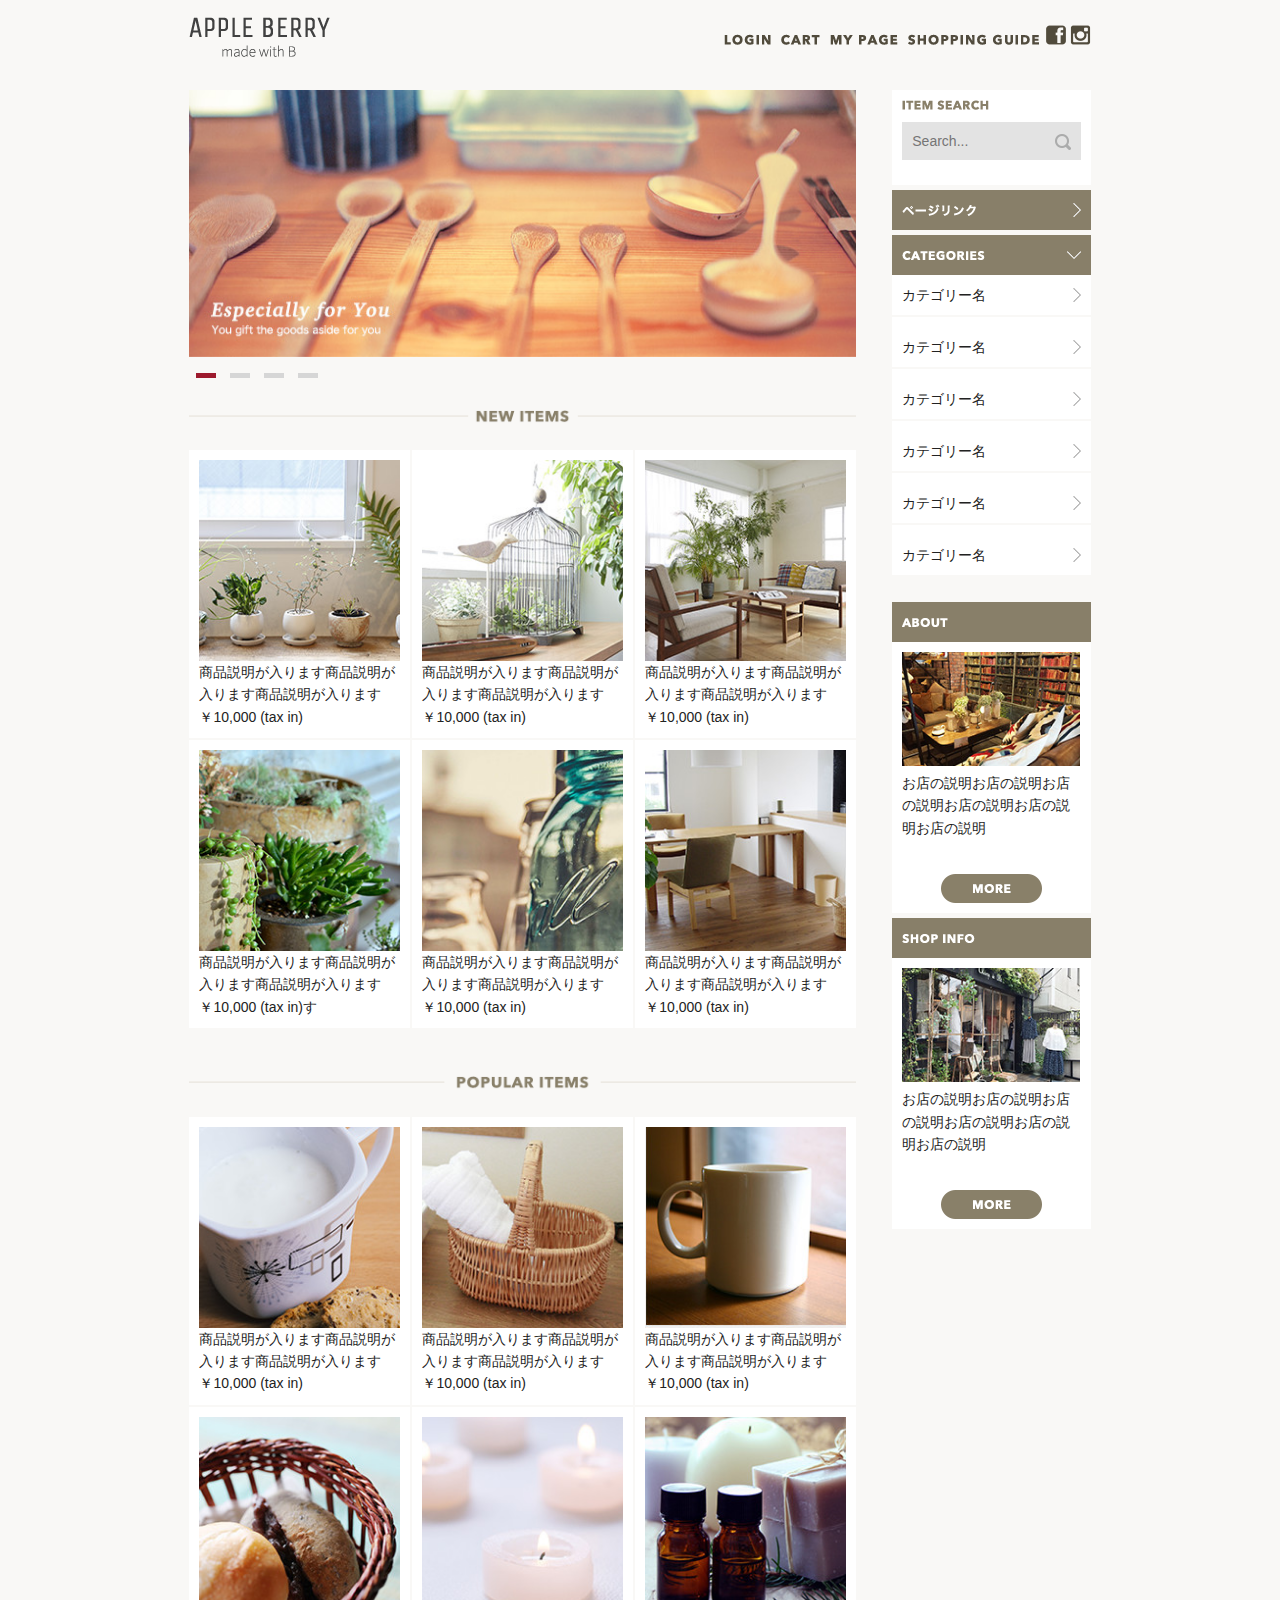
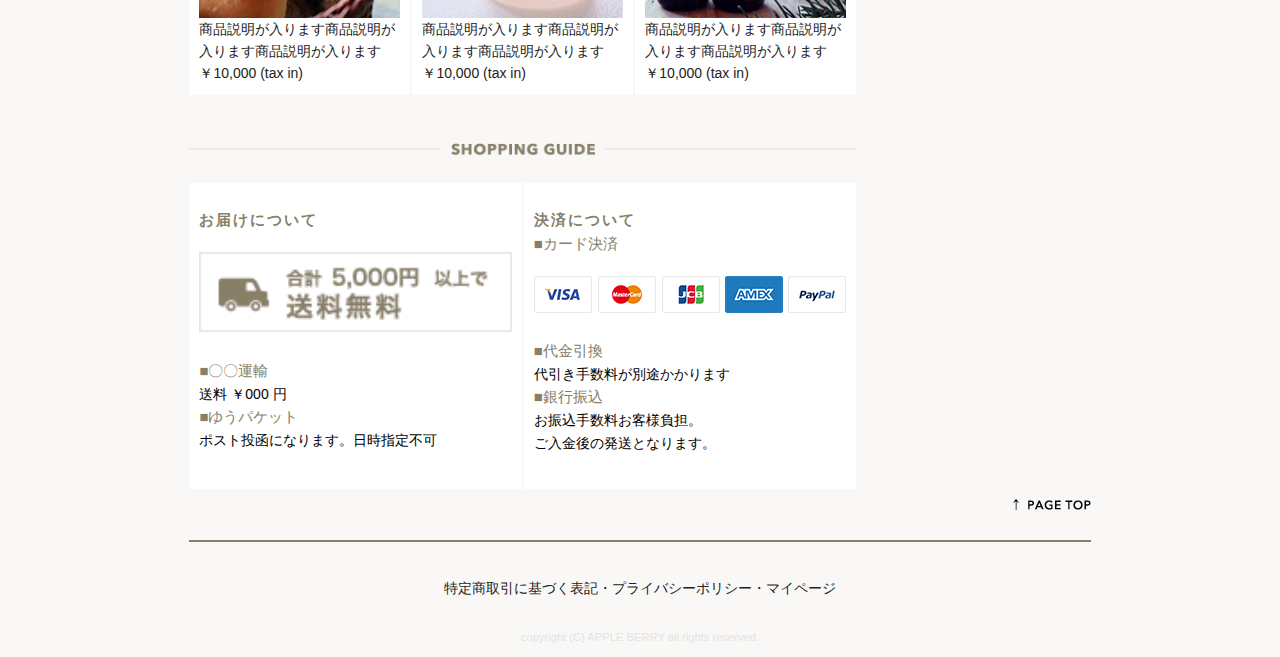
==== index.html @ 619d1356 "first commit" ====
<!DOCTYPE html>
<html lang="ja">

<head>

    <!-- 　　Basic page Needs 　　　-->
    <meta charset="UTF-8">
    <title>APPLE BERRY　made with B</title>
    <meta name="description" content="女性、男性ともに使ってもらえるようなシンプルなデザインの雑貨屋さん">
    <meta name="keywords" content="雑貨,衣類，生活">
    <meta name="viewport" content="width=device-width, initial-scale=1">
    <!-- Owl Carousel CSS -->
    <link rel="stylesheet" href="owlcarousel/assets/owl.carousel.min.css">
    <link rel="stylesheet" href="owlcarousel/assets/owl.theme.default.min.css">
    
    <!--　 CSS      　-->
    <link rel="stylesheet" href="css/normalize.css">
    <link rel="stylesheet" href="css/skeleton.css">
    <link rel="stylesheet" href="css/shop.css">

    
    <!-- jQuery -->
    <script type="text/javascript" src="https://ajax.googleapis.com/ajax/libs/jquery/1.10.2/jquery.min.js"></script>
    <!-- Owl Carousel JS -->
    <script src="owlcarousel/owl.carousel.min.js"></script>
    
    <script src="shopping-site.js"></script>

</head>

<body>

    <header>
        <div id="header_in" class="container">
            <div class="row">
                <div class="six columns logo">

                    <h1 class="pc"><a href="index.html"><img class="u-max-full-width" src="images/top/logo.png" alt="APPLE BERRY　made with B" srcset="images/top/logo@2x.png 2x"></a></h1>
                    <h1 class="sp"><a href="index.html"><img class="u-max-full-width" src="images/top_sp/logo.png" alt="APPLE BERRY　made with B" srcset="images/top_sp/logo@2x.png 2x"></a></h1>
                </div>

                <div class="six columns menu">


                    <ul class="pc_menu">
                        <li><a href=""><img src="images/top/menu_login.png" alt="login"></a></li>
                        <li><a href=""><img src="images/top/menu_cart.png" alt="cart"></a></li>
                        <li><a href=""><img src="images/top/menu_mypage.png" alt="mypage"></a></li>
                        <li><a href=""><img src="images/top/menu_guide.png" alt="shopping guide"></a></li>
                    </ul>

                    <div class="sns_icon">
                        <a href="#"><img src="images/top/facebook.png" alt="facebook" class="pc"></a>
                        <a href="#"><img src="images/top_sp/fb.png" alt="facebook" srcset="images/top_sp/fb@2x.png 2x" class="sp"></a>
                        <a href="#"><img src="images/top/insta.png" alt="insta" class="pc"></a>
                        <a href="#"><img src="images/top_sp/insta.png" alt="insta" srcset="images/top_sp/insta@2x.png 2x" class="sp"></a>
                    </div>

                    <div id="sp_menu">
                        <div class="menu_icon"><img class="u-max-full-width" src="images/top_sp/menu_icon.png" alt="sp_menu" srcset="images/top_sp/menu_icon@2x.png 2x"></div>

                        <ul class="sp_menu_toggle">
                            <li><a href="#">LOGIN</a></li>
                            <li><a href="#">CART</a></li>
                            <li><a href="#">MY PAGE</a></li>
                            <li><a href="#">SHOPPING GUIDE</a></li>
                        </ul>

                    </div>
                    <!-- sp_menu -->
                </div>
            </div>
        </div>
        <!-- container -->
    </header>
    <!-- ここまでheder  -->

    <main>
        <div class="container">
            <div class="row">

                <div class="nine columns main">


                    <div id="eye_catch" class="owl-carousel owl-theme">
                        
                        <img class="u-max-full-width" src="images/top/ca_banner.jpg" alt="banner">
                        <img class="u-max-full-width" src="images/top/ca_banner.jpg" alt="banner">
                        <img class="u-max-full-width" src="images/top/ca_banner.jpg" alt="banner">
                        <img class="u-max-full-width" src="images/top/ca_banner.jpg" alt="banner">

                    </div>

                    <div id="new_items">
                        <img class="pc" class="u-max-full-width" src="images/top/title_newitems.png" alt="">
                        <img class="sp" class="u-max-full-width" src="images/top_sp/title_new_item.png" alt="" srcset="images/top_sp/title_new_item@2x.png 2x">

                        <ul class="new_list">
                            <li><img src="images/top/item_01.jpg" alt="" class="u-max-full-width">商品説明が入ります商品説明が入ります商品説明が入ります</br>￥10,000 (tax in)</li>
                            <li><img src="images/top/item_02.jpg" alt="" class="u-max-full-width">商品説明が入ります商品説明が入ります商品説明が入ります</br>￥10,000 (tax in)</li>
                            <li><img src="images/top/item_03.jpg" alt="" class="u-max-full-width">商品説明が入ります商品説明が入ります商品説明が入ります</br>￥10,000 (tax in)</li>
                            <li><img src="images/top/item_04.jpg" alt="" class="u-max-full-width">商品説明が入ります商品説明が入ります商品説明が入ります</br>￥10,000 (tax in)す</li>
                            <li><img src="images/top/item_05.jpg" alt="" class="u-max-full-width">商品説明が入ります商品説明が入ります商品説明が入ります</br>￥10,000 (tax in)</li>
                            <li><img src="images/top/item_06.jpg" alt="" class="u-max-full-width">商品説明が入ります商品説明が入ります商品説明が入ります</br>￥10,000 (tax in)</li>

                        </ul>
                    </div>
                    <!--ここまで　new_items  -->

                    <div id="popular_items">
                        <img class="pc" class="u-max-full-width" img src="images/top/title_popular.png" alt="">
                        <img class="sp" class="u-max-full-width" img src="images/top_sp/title_popular.png" alt="" srcset="images/top_sp/title_popular@2x.png 2x">

                        <ul class="new_list">

                            <li><img src="images/top/item_07.jpg" alt="" class="u-max-full-width">商品説明が入ります商品説明が入ります商品説明が入ります</br>￥10,000 (tax in)</li>
                            <li><img src="images/top/item_08.jpg" alt="" class="u-max-full-width">商品説明が入ります商品説明が入ります商品説明が入ります</br>￥10,000 (tax in)</li>
                            <li><img src="images/top/item_09.jpg" alt="" class="u-max-full-width">商品説明が入ります商品説明が入ります商品説明が入ります</br>￥10,000 (tax in)</li>
                            <li><img src="images/top/item_10.jpg" alt="" class="u-max-full-width">商品説明が入ります商品説明が入ります商品説明が入ります</br>￥10,000 (tax in)</li>
                            <li><img src="images/top/item_11.jpg" alt="" class="u-max-full-width">商品説明が入ります商品説明が入ります商品説明が入ります</br>￥10,000 (tax in)</li>
                            <li><img src="images/top/item_12.jpg" alt="" class="u-max-full-width">商品説明が入ります商品説明が入ります商品説明が入ります</br>￥10,000 (tax in)</li>

                        </ul>
                    </div>
                    <!--ここまで　popular_items  -->

                    <div id="shopping_guide">

                        <img class="pc" src="images/top/title_guide.png" alt="" class="u-max-full-width">
                        <img class="sp" src="images/top_sp/title_guide.png" alt="" class="u-max-full-width" srcset="images/top_sp/title_guide@2x.png 2x">  

                        <div class="guide">
                            <div class="otodoke_box">
    
                                <dl>お届けについて
    
                                    <dt><img src="images/top/otodoke_banner.png" alt="配送方法"></dt>
    
                                    <dt>■〇〇運輸</dt>
                                    <dd>送料 ￥000 円</dd>
    
                                    <dt>■ゆうパケット</dt>
                                    <dd>ポスト投函になります。日時指定不可</dd>
                                </dl>
                            </div>
    
                            <div class="settlement_box">
    
                                <dl>決済について
    
                                    <dt>■カード決済</dt>
                                    <dd><img src="images/top/cards.png" alt="決済方法" class="u-max-full-width"></dd>
    
                                    <dt>■代金引換</dt>
                                    <dd>代引き手数料が別途かかります</dd>
    
                                    <dt>■銀行振込</dt>
                                    <dd>お振込手数料お客様負担。</br>
                                        ご入金後の発送となります。</dd>
                                </dl>
                            </div>
                        </div>

                    </div>
                    <!-- ここまで　shopping_guide -->
                </div>
                <!-- ここまで　columns -->

                <div class="three columns saidebar">
                    <div id="sidebar">
                        <div id="navi">
                            
                            <div class="item_search">
                                <img src="images/top/itemserch.png" class="u-max-full-width">
                                <div class="search_box">
                                    <input type="text" name="search" placeholder="Search..." class="search_input">
                                    <img src="images/top/search_icon.png" class="arrow">
                                </div>
                            </div>
                            
                            <div class="pagelink">
                                <div class="ttl">
                                    <img src="images/top/pagelink.png">
                                    <img src="images/top/next_icon.png">
                                </div>
                            </div>

                            <div class="categories">
                                <div class="ttl">
                                    <img src="images/top/categories.png">
                                    <img src="images/top/down_icon.png">
                                </div>

                                <ul>
                                    <li>カテゴリー名<img src="images/top/next_icon_gray.png"></li>
                                    <li>カテゴリー名<img src="images/top/next_icon_gray.png"></li>
                                    <li>カテゴリー名<img src="images/top/next_icon_gray.png"></li>
                                    <li>カテゴリー名<img src="images/top/next_icon_gray.png"></li>
                                    <li>カテゴリー名<img src="images/top/next_icon_gray.png"></li>
                                    <li>カテゴリー名<img src="images/top/next_icon_gray.png"></li>
                                </ul>


                            </div>
                            <!-- categories -->
                        </div>
                        <!-- ここまでnavi -->

                        <div class="about">
                            <div class="ttl">
                                <img src="images/top/about.png" class="u-max-full-width">
                            </div>
                            <div class="shop_img">
                                <img class="u-max-full-width" src="images/top/about_img.jpg">
                                <p>お店の説明お店の説明お店の説明お店の説明お店の説明お店の説明</p>
                            </div>
                            <img class="more_btn" src="images/top/more_btn.png">
                            
                        </div>
                        <!-- about -->
                        <div class="shop_info">
                            <div class="ttl">
                                <img class="u-max-full-width" src="images/top/shop_info.png">
                            </div>
                            <div class="info_img">
                                <img class="u-max-full-width" src="images/top/shopinfo_img.jpg">
                                <p>お店の説明お店の説明お店の説明お店の説明お店の説明お店の説明</p>
                            </div>
                            <img class="more_btn" src="images/top/more_btn.png">
                        </div>
                        <!-- shop_info -->

                    </div>
                    <!-- ここまでsaidebar -->
                </div>
                <!-- ここまで　columns　-->

            </div>
            <!--ここまで　row-->
        </div>
        <!-- container-->

    </main>
    <!-- ここまで main -->
    <footer>
        <div class="container">
            <div class="row">
                <div class=" twelve columns">
                    <img src="images/top/pagetop.png" class="u-max-full-width">
                    <hr>
                    <p>特定商取引に基づく表記・プライバシーポリシー・マイページ</p>
                    <small class="copy">copyright (C) APPLE BERRY all rights reserved.</small>
                </div>
                <!-- columns -->
            </div>
        </div>
        <!-- ここまでcontainer -->
    </footer>
    <!-- ここまで　footer  -->


</body>

</html>
---- css/skeleton.css ----
/*
* Skeleton V2.0.4
* Copyright 2014, Dave Gamache
* www.getskeleton.com
* Free to use under the MIT license.
* http://www.opensource.org/licenses/mit-license.php
* 12/29/2014
*/


/* Table of contents
––––––––––––––––––––––––––––––––––––––––––––––––––
- Grid
- Base Styles
- Typography
- Links
- Buttons
- Forms
- Lists
- Code
- Tables
- Spacing
- Utilities
- Clearing
- Media Queries
*/


/* Grid
–––––––––––––––––––––––––––––––––––––––––––––––––– */
.container {
  position: relative;
  width: 100%;
  max-width: 960px;
  margin: 0 auto;
  padding: 0 20px;
  box-sizing: border-box; }
.column,
.columns {
  width: 100%;
  float: left;
  box-sizing: border-box; }

/* For devices larger than 400px */
@media (min-width: 400px) {
  .container {
    width: 85%;
    padding: 0; }
}

/* For devices larger than 550px */
@media (min-width: 550px) {
  .container {
    width: 80%; }
  .column,
  .columns {
    margin-left: 4%; }
  .column:first-child,
  .columns:first-child {
    margin-left: 0; }

  .one.column,
  .one.columns                    { width: 4.66666666667%; }
  .two.columns                    { width: 13.3333333333%; }
  .three.columns                  { width: 22%;            }
  .four.columns                   { width: 30.6666666667%; }
  .five.columns                   { width: 39.3333333333%; }
  .six.columns                    { width: 48%;            }
  .seven.columns                  { width: 56.6666666667%; }
  .eight.columns                  { width: 65.3333333333%; }
  .nine.columns                   { width: 74.0%;          }
  .ten.columns                    { width: 82.6666666667%; }
  .eleven.columns                 { width: 91.3333333333%; }
  .twelve.columns                 { width: 100%; margin-left: 0; }

  .one-third.column               { width: 30.6666666667%; }
  .two-thirds.column              { width: 65.3333333333%; }

  .one-half.column                { width: 48%; }

  /* Offsets */
  .offset-by-one.column,
  .offset-by-one.columns          { margin-left: 8.66666666667%; }
  .offset-by-two.column,
  .offset-by-two.columns          { margin-left: 17.3333333333%; }
  .offset-by-three.column,
  .offset-by-three.columns        { margin-left: 26%;            }
  .offset-by-four.column,
  .offset-by-four.columns         { margin-left: 34.6666666667%; }
  .offset-by-five.column,
  .offset-by-five.columns         { margin-left: 43.3333333333%; }
  .offset-by-six.column,
  .offset-by-six.columns          { margin-left: 52%;            }
  .offset-by-seven.column,
  .offset-by-seven.columns        { margin-left: 60.6666666667%; }
  .offset-by-eight.column,
  .offset-by-eight.columns        { margin-left: 69.3333333333%; }
  .offset-by-nine.column,
  .offset-by-nine.columns         { margin-left: 78.0%;          }
  .offset-by-ten.column,
  .offset-by-ten.columns          { margin-left: 86.6666666667%; }
  .offset-by-eleven.column,
  .offset-by-eleven.columns       { margin-left: 95.3333333333%; }

  .offset-by-one-third.column,
  .offset-by-one-third.columns    { margin-left: 34.6666666667%; }
  .offset-by-two-thirds.column,
  .offset-by-two-thirds.columns   { margin-left: 69.3333333333%; }

  .offset-by-one-half.column,
  .offset-by-one-half.columns     { margin-left: 52%; }

}


/* Base Styles
–––––––––––––––––––––––––––––––––––––––––––––––––– */
/* NOTE
html is set to 62.5% so that all the REM measurements throughout Skeleton
are based on 10px sizing. So basically 1.5rem = 15px :) */
html {
  font-size: 62.5%; }
body {
  font-size: 1.5em; /* currently ems cause chrome bug misinterpreting rems on body element */
  line-height: 1.6;
  font-weight: 400;
  font-family: "Raleway", "HelveticaNeue", "Helvetica Neue", Helvetica, Arial, sans-serif;
  color: #222; }


/* Typography
–––––––––––––––––––––––––––––––––––––––––––––––––– */
h1, h2, h3, h4, h5, h6 {
  margin-top: 0;
  margin-bottom: 2rem;
  font-weight: 300; }
h1 { font-size: 4.0rem; line-height: 1.2;  letter-spacing: -.1rem;}
h2 { font-size: 3.6rem; line-height: 1.25; letter-spacing: -.1rem; }
h3 { font-size: 3.0rem; line-height: 1.3;  letter-spacing: -.1rem; }
h4 { font-size: 2.4rem; line-height: 1.35; letter-spacing: -.08rem; }
h5 { font-size: 1.8rem; line-height: 1.5;  letter-spacing: -.05rem; }
h6 { font-size: 1.5rem; line-height: 1.6;  letter-spacing: 0; }

/* Larger than phablet */
@media (min-width: 550px) {
  h1 { font-size: 5.0rem; }
  h2 { font-size: 4.2rem; }
  h3 { font-size: 3.6rem; }
  h4 { font-size: 3.0rem; }
  h5 { font-size: 2.4rem; }
  h6 { font-size: 1.5rem; }
}

p {
  margin-top: 0; }


/* Links
–––––––––––––––––––––––––––––––––––––––––––––––––– */
a {
  color: #1EAEDB; }
a:hover {
  color: #0FA0CE; }


/* Buttons
–––––––––––––––––––––––––––––––––––––––––––––––––– */
.button,
button,
input[type="submit"],
input[type="reset"],
input[type="button"] {
  display: inline-block;
  height: 38px;
  padding: 0 30px;
  color: #555;
  text-align: center;
  font-size: 11px;
  font-weight: 600;
  line-height: 38px;
  letter-spacing: .1rem;
  text-transform: uppercase;
  text-decoration: none;
  white-space: nowrap;
  background-color: transparent;
  border-radius: 4px;
  border: 1px solid #bbb;
  cursor: pointer;
  box-sizing: border-box; }
.button:hover,
button:hover,
input[type="submit"]:hover,
input[type="reset"]:hover,
input[type="button"]:hover,
.button:focus,
button:focus,
input[type="submit"]:focus,
input[type="reset"]:focus,
input[type="button"]:focus {
  color: #333;
  border-color: #888;
  outline: 0; }
.button.button-primary,
button.button-primary,
input[type="submit"].button-primary,
input[type="reset"].button-primary,
input[type="button"].button-primary {
  color: #FFF;
  background-color: #33C3F0;
  border-color: #33C3F0; }
.button.button-primary:hover,
button.button-primary:hover,
input[type="submit"].button-primary:hover,
input[type="reset"].button-primary:hover,
input[type="button"].button-primary:hover,
.button.button-primary:focus,
button.button-primary:focus,
input[type="submit"].button-primary:focus,
input[type="reset"].button-primary:focus,
input[type="button"].button-primary:focus {
  color: #FFF;
  background-color: #1EAEDB;
  border-color: #1EAEDB; }


/* Forms
–––––––––––––––––––––––––––––––––––––––––––––––––– */
input[type="email"],
input[type="number"],
input[type="search"],
input[type="text"],
input[type="tel"],
input[type="url"],
input[type="password"],
textarea,
select {
  height: 38px;
  padding: 6px 10px; /* The 6px vertically centers text on FF, ignored by Webkit */
  background-color: #fff;
  border: 1px solid #D1D1D1;
  border-radius: 4px;
  box-shadow: none;
  box-sizing: border-box; }
/* Removes awkward default styles on some inputs for iOS */
input[type="email"],
input[type="number"],
input[type="search"],
input[type="text"],
input[type="tel"],
input[type="url"],
input[type="password"],
textarea {
  -webkit-appearance: none;
     -moz-appearance: none;
          appearance: none; }
textarea {
  min-height: 65px;
  padding-top: 6px;
  padding-bottom: 6px; }
input[type="email"]:focus,
input[type="number"]:focus,
input[type="search"]:focus,
input[type="text"]:focus,
input[type="tel"]:focus,
input[type="url"]:focus,
input[type="password"]:focus,
textarea:focus,
select:focus {
  border: 1px solid #33C3F0;
  outline: 0; }
label,
legend {
  display: block;
  margin-bottom: .5rem;
  font-weight: 600; }
fieldset {
  padding: 0;
  border-width: 0; }
input[type="checkbox"],
input[type="radio"] {
  display: inline; }
label > .label-body {
  display: inline-block;
  margin-left: .5rem;
  font-weight: normal; }


/* Lists
–––––––––––––––––––––––––––––––––––––––––––––––––– */
ul {
  list-style: circle inside; }
ol {
  list-style: decimal inside; }
ol, ul {
  padding-left: 0;
  margin-top: 0; }
ul ul,
ul ol,
ol ol,
ol ul {
  margin: 1.5rem 0 1.5rem 3rem;
  font-size: 90%; }
li {
  margin-bottom: 1rem; }


/* Code
–––––––––––––––––––––––––––––––––––––––––––––––––– */
code {
  padding: .2rem .5rem;
  margin: 0 .2rem;
  font-size: 90%;
  white-space: nowrap;
  background: #F1F1F1;
  border: 1px solid #E1E1E1;
  border-radius: 4px; }
pre > code {
  display: block;
  padding: 1rem 1.5rem;
  white-space: pre; }


/* Tables
–––––––––––––––––––––––––––––––––––––––––––––––––– */
th,
td {
  padding: 12px 15px;
  text-align: left;
  border-bottom: 1px solid #E1E1E1; }
th:first-child,
td:first-child {
  padding-left: 0; }
th:last-child,
td:last-child {
  padding-right: 0; }


/* Spacing
–––––––––––––––––––––––––––––––––––––––––––––––––– */
button,
.button {
  margin-bottom: 1rem; }
input,
textarea,
select,
fieldset {
  margin-bottom: 1.5rem; }
pre,
blockquote,
dl,
figure,
table,
p,
ul,
ol,
form {
  margin-bottom: 2.5rem; }


/* Utilities
–––––––––––––––––––––––––––––––––––––––––––––––––– */
.u-full-width {
  width: 100%;
  box-sizing: border-box; }
.u-max-full-width {
  max-width: 100%;
  box-sizing: border-box; }
.u-pull-right {
  float: right; }
.u-pull-left {
  float: left; }


/* Misc
–––––––––––––––––––––––––––––––––––––––––––––––––– */
hr {
  margin-top: 3rem;
  margin-bottom: 3.5rem;
  border-width: 0;
  border-top: 1px solid #E1E1E1; }


/* Clearing
–––––––––––––––––––––––––––––––––––––––––––––––––– */

/* Self Clearing Goodness */
.container:after,
.row:after,
.u-cf {
  content: "";
  display: table;
  clear: both; }


/* Media Queries
–––––––––––––––––––––––––––––––––––––––––––––––––– */
/*
Note: The best way to structure the use of media queries is to create the queries
near the relevant code. For example, if you wanted to change the styles for buttons
on small devices, paste the mobile query code up in the buttons section and style it
there.
*/


/* Larger than mobile */
@media (min-width: 400px) {}

/* Larger than phablet (also point when grid becomes active) */
@media (min-width: 550px) {}

/* Larger than tablet */
@media (min-width: 750px) {}

/* Larger than desktop */
@media (min-width: 1000px) {}

/* Larger than Desktop HD */
@media (min-width: 1200px) {}
---- css/shop.css ----
html {
  font-size: 62.5%; }

body {
  background-color: #f9f8f6;
  width: 88%;
  margin-right: auto;
  margin-left: auto;
  font-size: 14px;
  font-size: 1.4rem; }
  @media (min-width: 550px) {
    body .sp {
      display: none; } }
  @media (max-width: 550px) {
    body {
      width: 100%; }
      body .pc {
        display: none; } }

/**********************************************************/
header {
  padding-top: 10px; }
  header #header_in {
    text-align: right; }
    header #header_in .logo {
      text-align: left; }
    header #header_in .pc_menu,
    header #header_in .sns_icon {
      display: inline-block;
      margin-top: 15px; }
    header #header_in .sns_icon {
      display: inline-block; }
    header #header_in ul {
      margin: 0; }
      header #header_in ul li {
        display: inline-block;
        list-style: none;
        padding: 3px; }

@media (min-width: 550px) {
  #sp_menu {
    display: none; } }
@media (max-width: 550px) {
  header #header_in {
    text-align: center;
    padding-top: 5px; }
    header #header_in .logo {
      text-align: center; }
    header #header_in .pc_menu {
      display: none; }
    header #header_in .sns_icon,
    header #header_in #sp_menu {
      display: inline-block;
      position: relative; }

  header #header_in ul li {
    display: block; }

  #sp_menu {
    cursor: pointer; }

  .sp_menu_toggle {
    position: absolute;
    right: 2%;
    background-color: #ffffff;
    margin: 0;
    padding: 0;
    display: none;
    z-index: 100;
    width: 160px;
    text-align: left; }
    .sp_menu_toggle li {
      border: 1px solid #887f69;
      padding: 0;
      margin: 0; }
      .sp_menu_toggle li a {
        color: #887f69;
        text-decoration: none;
        font-weight: bold; }
      .sp_menu_toggle li a:hover {
        color: #AB8733; } }
main #eye_catch img {
  width: 100%;
  margin: 0; }
main #new_items img {
  margin: 20px 0;
  width: 100%; }
main #new_items ul {
  display: flex;
  flex-flow: row;
  flex-wrap: wrap;
  justify-content: space-between; }
  main #new_items ul li {
    list-style: none;
    width: calc( ( 100% - 4px) / 3);
    background-color: #ffffff;
    padding: 10px;
    box-sizing: border-box;
    margin-bottom: 2px; }
    main #new_items ul li img {
      display: block;
      margin: auto; }
@media (max-width: 550px) {
  main #new_items {
    text-align: center; }
    main #new_items ul {
      display: flex;
      flex-flow: row;
      flex-wrap: wrap;
      justify-content: space-between; }
      main #new_items ul li {
        list-style: none;
        width: calc( ( 100% - 2px) / 2);
        background-color: #ffffff;
        padding: 10px;
        box-sizing: border-box;
        margin-bottom: 2px; }
        main #new_items ul li img {
          display: block;
          margin: auto; } }
main #popular_items img {
  margin: 20px 0;
  width: 100%; }
main #popular_items ul {
  display: flex;
  flex-flow: row;
  flex-wrap: wrap;
  justify-content: space-between; }
  main #popular_items ul li {
    list-style: none;
    width: calc( ( 100% - 4px) / 3);
    background-color: #ffffff;
    padding: 10px;
    box-sizing: border-box;
    margin-bottom: 2px; }
    main #popular_items ul li img {
      display: block;
      margin: auto; }
@media (max-width: 550px) {
  main #popular_items {
    text-align: center; }
    main #popular_items ul {
      display: flex;
      flex-flow: row;
      flex-wrap: wrap;
      justify-content: space-between; }
      main #popular_items ul li {
        list-style: none;
        width: calc( ( 100% - 2px) / 2);
        background-color: #ffffff;
        padding: 10px;
        box-sizing: border-box;
        margin-bottom: 2px; }
        main #popular_items ul li img {
          display: block;
          margin: auto; } }
main #shopping_guide img {
  margin: 20px 0;
  width: 100%; }
main #shopping_guide .guide {
  display: flex;
  flex-flow: row;
  justify-content: space-between; }
  main #shopping_guide .guide .otodoke_box,
  main #shopping_guide .guide .settlement_box {
    background-color: #ffffff;
    width: calc( ( 100% - 2px) / 2);
    box-sizing: border-box;
    padding: 10px; }
    main #shopping_guide .guide .otodoke_box dl,
    main #shopping_guide .guide .settlement_box dl {
      color: #887f69;
      font-weight: bold;
      font-size: 15px;
      font-size: 1.5rem;
      letter-spacing: 0.2rem; }
      main #shopping_guide .guide .otodoke_box dl dt,
      main #shopping_guide .guide .settlement_box dl dt {
        font-size: 15px;
        font-size: 1.5rem;
        font-weight: lighter;
        letter-spacing: 0; }
      main #shopping_guide .guide .otodoke_box dl dd,
      main #shopping_guide .guide .settlement_box dl dd {
        font-weight: normal;
        font-size: 14px;
        font-size: 1.4rem;
        color: #000000;
        margin-left: 0;
        letter-spacing: 0; }
@media (max-width: 550px) {
  main #shopping_guide {
    text-align: center; }
    main #shopping_guide .guide {
      flex-direction: column; }
      main #shopping_guide .guide .otodoke_box,
      main #shopping_guide .guide .settlement_box {
        text-align: left;
        box-sizing: border-box;
        width: 100%;
        margin: 2px; } }
main #sidebar .ttl {
  background-color: #887f69;
  height: 14px;
  padding: 13px 10px;
  margin-top: 5px;
  display: flex;
  justify-content: space-between;
  align-items: center; }
  main #sidebar .ttl img {
    max-width: 100%;
    display: block; }
main #sidebar #navi {
  line-height: 14px; }
  main #sidebar #navi .item_search {
    background-color: #ffffff;
    padding: 10px; }
    main #sidebar #navi .item_search img {
      margin-bottom: 10px; }
    main #sidebar #navi .item_search .search_box {
      color: #b0b0b0;
      position: relative; }
      main #sidebar #navi .item_search .search_box .search_input {
        background-color: #e3e3e3;
        border: none;
        border-radius: 0;
        width: 100%; }
      main #sidebar #navi .item_search .search_box .arrow {
        position: absolute;
        right: 10px;
        top: 12px; }
  @media (max-width: 550px) {
    main #sidebar #navi .item_search {
      box-sizing: border-box;
      width: 100%;
      margin: 10px 0;
      padding: 5px; } }
  main #sidebar #navi .categories ul {
    background-color: #ffffff; }
    main #sidebar #navi .categories ul li {
      list-style: none;
      border-bottom: 2px solid #f9f8f6;
      display: flex;
      justify-content: space-between;
      align-items: center;
      padding: 13px 10px; }
main #sidebar .about,
main #sidebar .shop_info {
  background-color: #ffffff;
  padding-bottom: 10px; }
main #sidebar .shop_img,
main #sidebar .info_img {
  padding: 10px; }
main #sidebar .more_btn {
  display: block;
  margin: auto; }
@media (max-width: 550px) {
  main #sidebar .shop_img p,
  main #sidebar .info_img p {
    float: right;
    width: 50%;
    display: block; } }

footer {
  text-align: center;
  margin: 10px 0;
  padding: 0; }
  footer img {
    display: block;
    margin-left: auto; }
  footer hr {
    border-top: 2px solid #887f69; }
  footer .copy {
    color: #e3e3e3; }

.topic-path {
  background-color: #e2ddd4;
  width: 100%;
  border-radius: 5px; }
  .topic-path li {
    list-style: none;
    display: inline-block;
    margin: 8px; }
    .topic-path li img {
      margin-right: 5px; }
    .topic-path li a {
      text-decoration: none;
      color: #887f69;
      padding: 0; }

#items ul {
  display: flex;
  flex-flow: row;
  flex-wrap: wrap;
  justify-content: space-between; }
  #items ul li {
    list-style: none;
    width: calc( ( 100% - 4px) / 3);
    background-color: #ffffff;
    padding: 10px;
    box-sizing: border-box;
    margin-bottom: 2px; }
    #items ul li img {
      display: block;
      margin: auto; }
#items .control_btn {
  display: flex;
  flex-flow: row;
  justify-content: space-between; }
  #items .control_btn a {
    background-color: #887f69;
    text-decoration: none;
    color: #ffffff;
    width: 100px;
    text-align: center;
    padding: 5px; }
@media (max-width: 550px) {
  #items ul {
    display: flex;
    flex-flow: row;
    flex-wrap: wrap;
    justify-content: space-between; }
    #items ul li {
      width: calc( ( 100% - 2px) / 2); } }

#recent_pro img {
  width: 100%;
  margin: 13px 0; }
#recent_pro .recent_list {
  display: flex;
  flex-flow: row;
  flex-wrap: wrap;
  justify-content: space-between; }
  #recent_pro .recent_list li {
    list-style: none;
    width: calc( ( 100% - 4px) / 3);
    background-color: #ffffff;
    padding: 10px;
    box-sizing: border-box;
    margin-bottom: 2px; }
@media (max-width: 550px) {
  #recent_pro {
    text-align: center; }
    #recent_pro img {
      width: auto; }
    #recent_pro .recent_list {
      display: flex;
      flex-flow: row;
      flex-wrap: wrap;
      justify-content: space-between; }
      #recent_pro .recent_list li {
        width: calc( ( 100% - 5px) / 2); } }

#products {
  background-color: #ffffff; }
  #products .products_titl {
    font-size: 16px;
    font-size: 1.6rem;
    font-weight: bold;
    border-bottom: 2px solid #f9f8f6;
    background-color: #ffffff;
    margin: auto;
    padding: 30px 0;
    width: 80%; }
    #products .products_titl p {
      text-align: right;
      color: #e3e3e3;
      float: right;
      font-size: 14px;
      font-size: 1.4rem; }
  #products .products_ma {
    width: 80%;
    margin: 20px auto;
    line-height: 0; }
    #products .products_ma .products_container {
      display: flex;
      width: 100%;
      line-height: 0; }
      #products .products_ma .products_container .products_img {
        flex: 5 5 40px;
        cursor: pointer; }
      #products .products_ma .products_container .list_img {
        flex: 2 2 10px;
        margin-left: 10px;
        display: flex;
        flex-flow: row;
        flex-wrap: wrap;
        justify-content: space-between;
        cursor: pointer; }
        #products .products_ma .products_container .list_img li {
          list-style: none;
          width: calc( ( 100% - 10px) / 2); }
  #products .table_01 table {
    width: 100%;
    color: #887f69; }
    #products .table_01 table th {
      background-color: #f9f8f6;
      text-align: center;
      border: 1px solid #e2ddd4;
      width: 33.33333%; }
    #products .table_01 table td {
      text-align: center;
      border: 1px solid #e2ddd4;
      width: 33.33333%; }
  #products .table_02 table {
    width: 100%; }
    #products .table_02 table td {
      font-weight: bold; }
      #products .table_02 table td span {
        color: #9d1a2d;
        font-size: 24px;
        font-size: 2.4rem;
        font-style: italic; }
      #products .table_02 table td .qunatity_input {
        border: 1px solid #e2ddd4;
        border-radius: 0; }
  #products .table_03 table {
    font-weight: bold; }
    #products .table_03 table th {
      color: #887f69;
      font-weight: bold;
      font-size: 16px;
      font-size: 1.6rem;
      border-bottom: 0; }
      #products .table_03 table th hr {
        border: 1px solid #887f69; }
    #products .table_03 table td {
      border-bottom: 0; }
  #products .table_04 table {
    color: #887f69;
    border: 1px solid #e2ddd4;
    width: 100%; }
    #products .table_04 table th {
      text-align: center;
      border-right: 1px solid #e2ddd4;
      width: 30%; }
    #products .table_04 table td {
      text-align: center; }
  @media (max-width: 550px) {
    #products .products_titl {
      padding: 15px;
      font-size: 20px;
      font-size: 2rem; }
      #products .products_titl p {
        float: none;
        text-align: left;
        margin-top: 5px; }
    #products .products_ma {
      width: 80%;
      margin: 20px auto;
      line-height: 0; }
      #products .products_ma .products_container {
        display: flex;
        flex-direction: column;
        width: 100%;
        line-height: 0; }
        #products .products_ma .products_container .products_img {
          flex: 5 5 40px; }
        #products .products_ma .products_container .list_img {
          flex: 1 1 120px;
          display: flex;
          flex-direction: row;
          flex-wrap: wrap;
          justify-content: space-between;
          margin: 0; }
          #products .products_ma .products_container .list_img li {
            list-style: none;
            width: calc( ( 100% - 20px) / 5); }
    #products .cart_img {
      text-align: center; } }

.owl-theme .owl-dots .owl-dot.active span, .owl-theme .owl-dots .owl-dot:hover span {
  background: #9d1a2d; }

.owl-theme .owl-dots .owl-dot span {
  width: 20px;
  height: 5px;
  margin: 5px 7px;
  background: #D6D6D6;
  display: block;
  -webkit-backface-visibility: visible;
  border-radius: 0; }

.owl-theme .owl-dots, .owl-theme .owl-nav {
  text-align: left; }

/*# sourceMappingURL=shop.css.map */
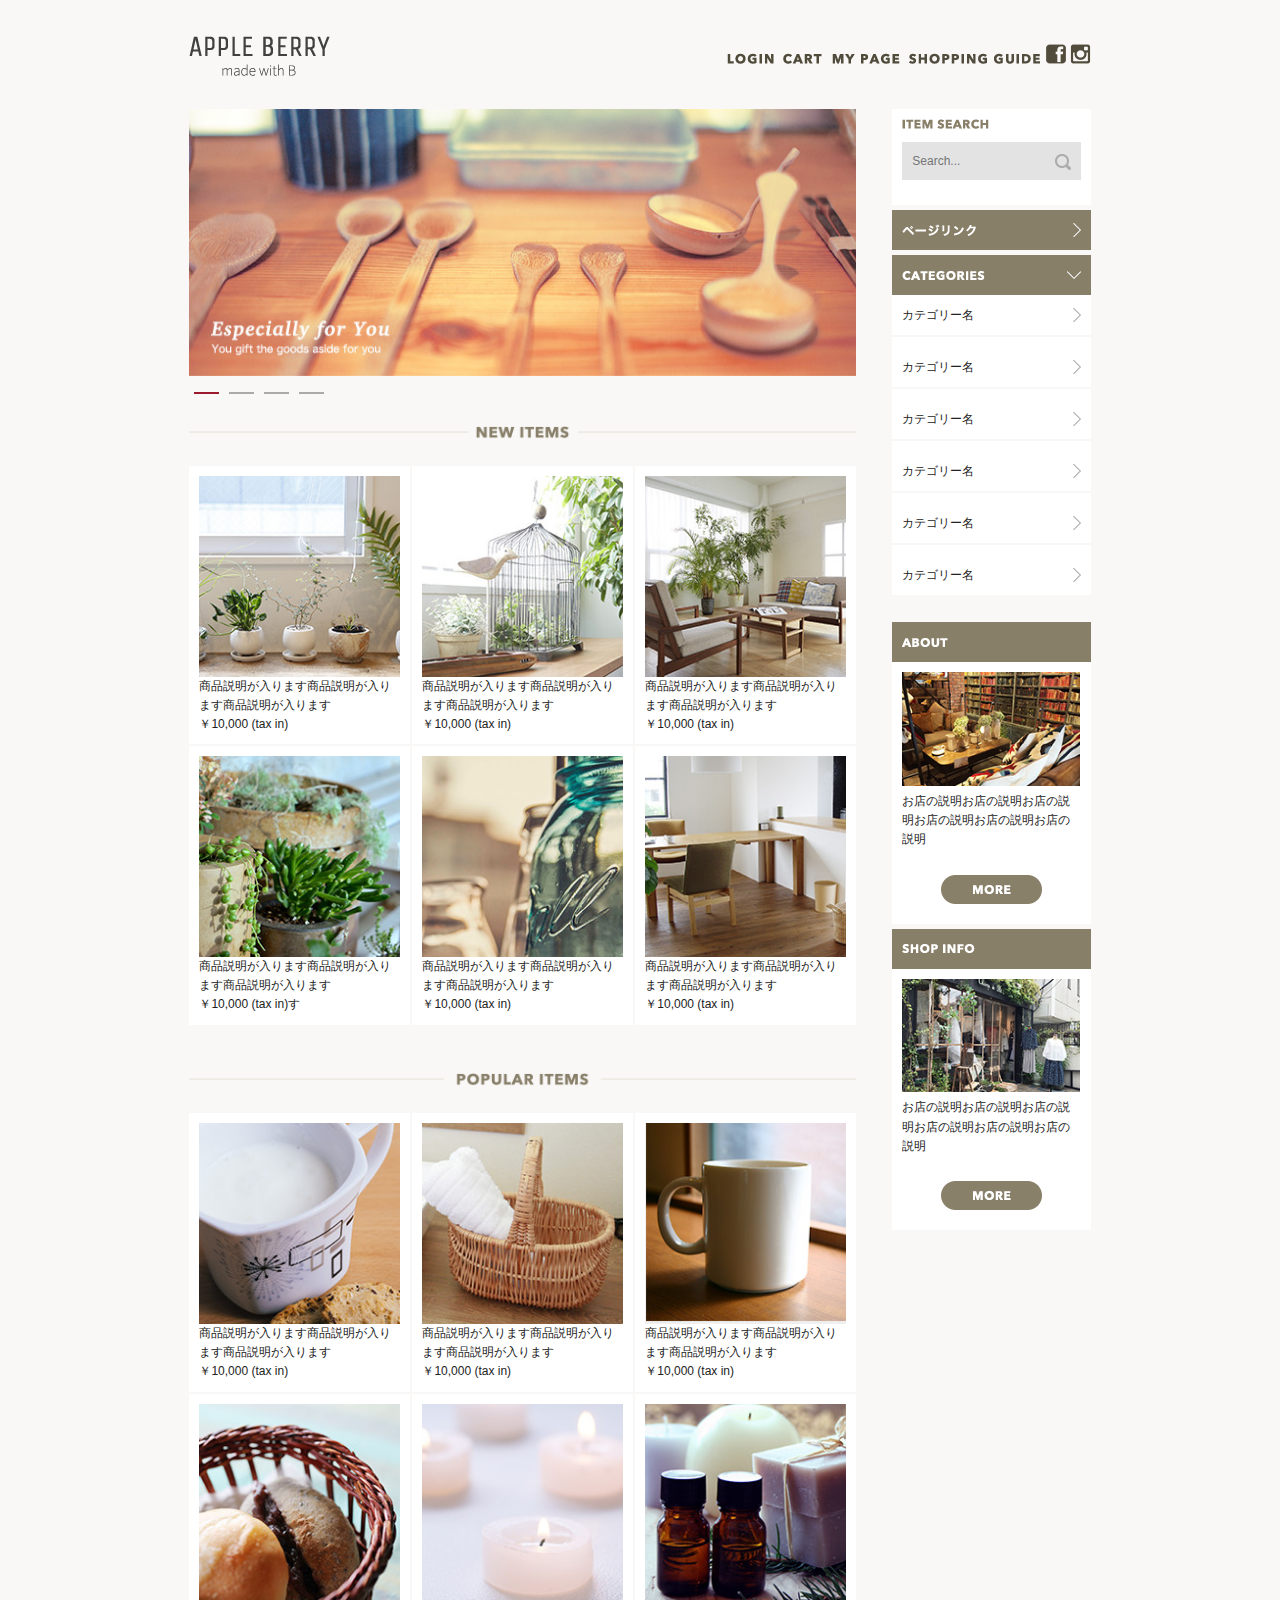
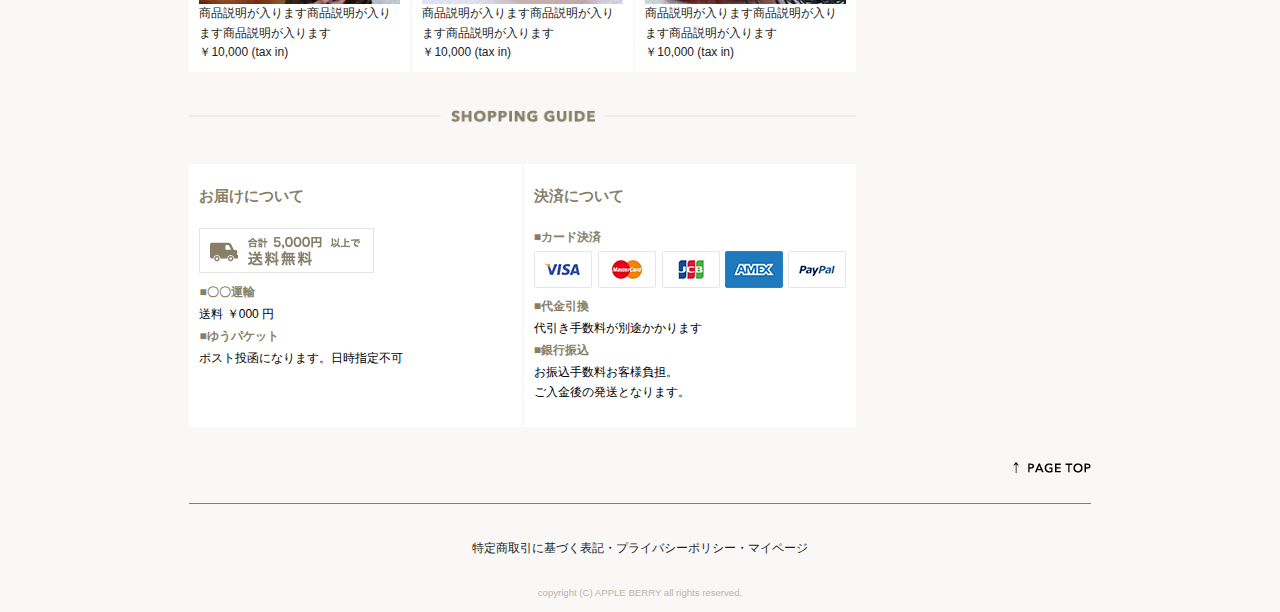
==== commit 895d9f24: "second commit" ====
--- a/index.html
+++ b/index.html
@@ -17,6 +17,10 @@
     <link rel="stylesheet" href="css/normalize.css">
     <link rel="stylesheet" href="css/skeleton.css">
     <link rel="stylesheet" href="css/shop.css">
+    
+    <!-- Favicon　-->
+  　<link rel="icon" type="image/png" href="images/favicon.png">
+  　
 
     
     <!-- jQuery -->
@@ -92,49 +96,49 @@
                     </div>
 
                     <div id="new_items">
-                        <img class="pc" class="u-max-full-width" src="images/top/title_newitems.png" alt="">
-                        <img class="sp" class="u-max-full-width" src="images/top_sp/title_new_item.png" alt="" srcset="images/top_sp/title_new_item@2x.png 2x">
+                        <img class="pc u-max-full-width" src="images/top/title_newitems.png" alt="">
+                        <img class="sp u-max-full-width" src="images/top_sp/title_new_item.png" alt="" srcset="images/top_sp/title_new_item@2x.png 2x">
 
                         <ul class="new_list">
-                            <li><img src="images/top/item_01.jpg" alt="" class="u-max-full-width">商品説明が入ります商品説明が入ります商品説明が入ります</br>￥10,000 (tax in)</li>
-                            <li><img src="images/top/item_02.jpg" alt="" class="u-max-full-width">商品説明が入ります商品説明が入ります商品説明が入ります</br>￥10,000 (tax in)</li>
-                            <li><img src="images/top/item_03.jpg" alt="" class="u-max-full-width">商品説明が入ります商品説明が入ります商品説明が入ります</br>￥10,000 (tax in)</li>
-                            <li><img src="images/top/item_04.jpg" alt="" class="u-max-full-width">商品説明が入ります商品説明が入ります商品説明が入ります</br>￥10,000 (tax in)す</li>
-                            <li><img src="images/top/item_05.jpg" alt="" class="u-max-full-width">商品説明が入ります商品説明が入ります商品説明が入ります</br>￥10,000 (tax in)</li>
-                            <li><img src="images/top/item_06.jpg" alt="" class="u-max-full-width">商品説明が入ります商品説明が入ります商品説明が入ります</br>￥10,000 (tax in)</li>
+                            <li><img src="images/top/item_01.jpg" alt="" class="u-max-full-width">商品説明が入ります商品説明が入ります商品説明が入ります<br>￥10,000 (tax in)</li>
+                            <li><img src="images/top/item_02.jpg" alt="" class="u-max-full-width">商品説明が入ります商品説明が入ります商品説明が入ります<br>￥10,000 (tax in)</li>
+                            <li><img src="images/top/item_03.jpg" alt="" class="u-max-full-width">商品説明が入ります商品説明が入ります商品説明が入ります<br>￥10,000 (tax in)</li>
+                            <li><img src="images/top/item_04.jpg" alt="" class="u-max-full-width">商品説明が入ります商品説明が入ります商品説明が入ります<br>￥10,000 (tax in)す</li>
+                            <li><img src="images/top/item_05.jpg" alt="" class="u-max-full-width">商品説明が入ります商品説明が入ります商品説明が入ります<br>￥10,000 (tax in)</li>
+                            <li><img src="images/top/item_06.jpg" alt="" class="u-max-full-width">商品説明が入ります商品説明が入ります商品説明が入ります<br>￥10,000 (tax in)</li>
 
                         </ul>
                     </div>
                     <!--ここまで　new_items  -->
 
                     <div id="popular_items">
-                        <img class="pc" class="u-max-full-width" img src="images/top/title_popular.png" alt="">
-                        <img class="sp" class="u-max-full-width" img src="images/top_sp/title_popular.png" alt="" srcset="images/top_sp/title_popular@2x.png 2x">
+                        <img class="pc u-max-full-width" src="images/top/title_popular.png" alt="">
+                        <img class="sp u-max-full-width" src="images/top_sp/title_popular.png" alt="" srcset="images/top_sp/title_popular@2x.png 2x">
 
                         <ul class="new_list">
 
-                            <li><img src="images/top/item_07.jpg" alt="" class="u-max-full-width">商品説明が入ります商品説明が入ります商品説明が入ります</br>￥10,000 (tax in)</li>
-                            <li><img src="images/top/item_08.jpg" alt="" class="u-max-full-width">商品説明が入ります商品説明が入ります商品説明が入ります</br>￥10,000 (tax in)</li>
-                            <li><img src="images/top/item_09.jpg" alt="" class="u-max-full-width">商品説明が入ります商品説明が入ります商品説明が入ります</br>￥10,000 (tax in)</li>
-                            <li><img src="images/top/item_10.jpg" alt="" class="u-max-full-width">商品説明が入ります商品説明が入ります商品説明が入ります</br>￥10,000 (tax in)</li>
-                            <li><img src="images/top/item_11.jpg" alt="" class="u-max-full-width">商品説明が入ります商品説明が入ります商品説明が入ります</br>￥10,000 (tax in)</li>
-                            <li><img src="images/top/item_12.jpg" alt="" class="u-max-full-width">商品説明が入ります商品説明が入ります商品説明が入ります</br>￥10,000 (tax in)</li>
+                            <li><img src="images/top/item_07.jpg" alt="" class="u-max-full-width">商品説明が入ります商品説明が入ります商品説明が入ります<br>￥10,000 (tax in)</li>
+                            <li><img src="images/top/item_08.jpg" alt="" class="u-max-full-width">商品説明が入ります商品説明が入ります商品説明が入ります<br>￥10,000 (tax in)</li>
+                            <li><img src="images/top/item_09.jpg" alt="" class="u-max-full-width">商品説明が入ります商品説明が入ります商品説明が入ります<br>￥10,000 (tax in)</li>
+                            <li><img src="images/top/item_10.jpg" alt="" class="u-max-full-width">商品説明が入ります商品説明が入ります商品説明が入ります<br>￥10,000 (tax in)</li>
+                            <li><img src="images/top/item_11.jpg" alt="" class="u-max-full-width">商品説明が入ります商品説明が入ります商品説明が入ります<br>￥10,000 (tax in)</li>
+                            <li><img src="images/top/item_12.jpg" alt="" class="u-max-full-width">商品説明が入ります商品説明が入ります商品説明が入ります<br>￥10,000 (tax in)</li>
 
                         </ul>
                     </div>
                     <!--ここまで　popular_items  -->
 
-                    <div id="shopping_guide">
-
-                        <img class="pc" src="images/top/title_guide.png" alt="" class="u-max-full-width">
-                        <img class="sp" src="images/top_sp/title_guide.png" alt="" class="u-max-full-width" srcset="images/top_sp/title_guide@2x.png 2x">  
+                     <div id="shopping_guide">
+
+                        <img src="images/top/title_guide.png" alt="" class="pc u-max-full-width">
+                        <img src="images/top_sp/title_guide.png" alt="" class="sp u-max-full-width" srcset="images/top_sp/title_guide@2x.png 2x">  
 
                         <div class="guide">
                             <div class="otodoke_box">
-    
-                                <dl>お届けについて
-    
-                                    <dt><img src="images/top/otodoke_banner.png" alt="配送方法"></dt>
+                                <h6>お届けについて</h6>
+                                
+                                <dl>
+                                    <dt><img src="images/top/otodoke_banner.png" alt="配送方法" class="u-max-full-width"></dt>
     
                                     <dt>■〇〇運輸</dt>
                                     <dd>送料 ￥000 円</dd>
@@ -145,9 +149,9 @@
                             </div>
     
                             <div class="settlement_box">
-    
-                                <dl>決済について
-    
+                                <h6>決済について</h6>
+                                
+                                <dl>
                                     <dt>■カード決済</dt>
                                     <dd><img src="images/top/cards.png" alt="決済方法" class="u-max-full-width"></dd>
     
@@ -155,7 +159,7 @@
                                     <dd>代引き手数料が別途かかります</dd>
     
                                     <dt>■銀行振込</dt>
-                                    <dd>お振込手数料お客様負担。</br>
+                                    <dd>お振込手数料お客様負担。<br>
                                         ご入金後の発送となります。</dd>
                                 </dl>
                             </div>
@@ -171,33 +175,33 @@
                         <div id="navi">
                             
                             <div class="item_search">
-                                <img src="images/top/itemserch.png" class="u-max-full-width">
+                                <img src="images/top/itemserch.png" alt="" class="u-max-full-width">
                                 <div class="search_box">
                                     <input type="text" name="search" placeholder="Search..." class="search_input">
-                                    <img src="images/top/search_icon.png" class="arrow">
+                                    <img src="images/top/search_icon.png" alt="" class="arrow">
                                 </div>
                             </div>
                             
                             <div class="pagelink">
                                 <div class="ttl">
-                                    <img src="images/top/pagelink.png">
-                                    <img src="images/top/next_icon.png">
+                                    <img src="images/top/pagelink.png" alt="">
+                                    <img src="images/top/next_icon.png" alt="">
                                 </div>
                             </div>
 
                             <div class="categories">
                                 <div class="ttl">
-                                    <img src="images/top/categories.png">
-                                    <img src="images/top/down_icon.png">
+                                    <img src="images/top/categories.png" alt="">
+                                    <img src="images/top/down_icon.png" alt="">
                                 </div>
 
                                 <ul>
-                                    <li>カテゴリー名<img src="images/top/next_icon_gray.png"></li>
-                                    <li>カテゴリー名<img src="images/top/next_icon_gray.png"></li>
-                                    <li>カテゴリー名<img src="images/top/next_icon_gray.png"></li>
-                                    <li>カテゴリー名<img src="images/top/next_icon_gray.png"></li>
-                                    <li>カテゴリー名<img src="images/top/next_icon_gray.png"></li>
-                                    <li>カテゴリー名<img src="images/top/next_icon_gray.png"></li>
+                                    <li>カテゴリー名<img src="images/top/next_icon_gray.png" alt=""></li>
+                                    <li>カテゴリー名<img src="images/top/next_icon_gray.png" alt=""></li>
+                                    <li>カテゴリー名<img src="images/top/next_icon_gray.png" alt=""></li>
+                                    <li>カテゴリー名<img src="images/top/next_icon_gray.png" alt=""></li>
+                                    <li>カテゴリー名<img src="images/top/next_icon_gray.png" alt=""></li>
+                                    <li>カテゴリー名<img src="images/top/next_icon_gray.png" alt=""></li>
                                 </ul>
 
 
@@ -208,25 +212,31 @@
 
                         <div class="about">
                             <div class="ttl">
-                                <img src="images/top/about.png" class="u-max-full-width">
-                            </div>
-                            <div class="shop_img">
-                                <img class="u-max-full-width" src="images/top/about_img.jpg">
-                                <p>お店の説明お店の説明お店の説明お店の説明お店の説明お店の説明</p>
-                            </div>
-                            <img class="more_btn" src="images/top/more_btn.png">
+                                <img src="images/top/about.png" alt="" class="u-max-full-width">
+                            </div>
+                            <div class="shop_img clearfix">
+                                <img class="u-max-full-width" src="images/top/about_img.jpg" alt="">
+                                <div class="sp_info">
+                                    <p>お店の説明お店の説明お店の説明お店の説明お店の説明お店の説明</p>
+                                    <img class="more_btn" src="images/top/more_btn.png" alt="">
+                                </div>
+                            </div>
                             
                         </div>
                         <!-- about -->
                         <div class="shop_info">
                             <div class="ttl">
-                                <img class="u-max-full-width" src="images/top/shop_info.png">
-                            </div>
-                            <div class="info_img">
-                                <img class="u-max-full-width" src="images/top/shopinfo_img.jpg">
-                                <p>お店の説明お店の説明お店の説明お店の説明お店の説明お店の説明</p>
-                            </div>
-                            <img class="more_btn" src="images/top/more_btn.png">
+                                <img class="u-max-full-width" src="images/top/shop_info.png" alt="">
+                            </div>
+                            
+                            <div class="info_img clearfix">
+                                <img class="u-max-full-width" src="images/top/shopinfo_img.jpg" alt="">
+                                <div class="sp_info">
+                                    <p>お店の説明お店の説明お店の説明お店の説明お店の説明お店の説明</p>
+                                    <img class="more_btn" src="images/top/more_btn.png" alt="">
+                                </div>
+                            </div>
+                            
                         </div>
                         <!-- shop_info -->
 
@@ -246,7 +256,7 @@
         <div class="container">
             <div class="row">
                 <div class=" twelve columns">
-                    <img src="images/top/pagetop.png" class="u-max-full-width">
+                    <img src="images/top/pagetop.png" alt="" class="u-max-full-width">
                     <hr>
                     <p>特定商取引に基づく表記・プライバシーポリシー・マイページ</p>
                     <small class="copy">copyright (C) APPLE BERRY all rights reserved.</small>
--- a/css/shop.css
+++ b/css/shop.css
@@ -6,8 +6,8 @@
   width: 88%;
   margin-right: auto;
   margin-left: auto;
-  font-size: 14px;
-  font-size: 1.4rem; }
+  font-size: 12px;
+  font-size: 1.2rem; }
   @media (min-width: 550px) {
     body .sp {
       display: none; } }
@@ -42,16 +42,20 @@
     display: none; } }
 @media (max-width: 550px) {
   header #header_in {
-    text-align: center;
-    padding-top: 5px; }
+    text-align: center; }
     header #header_in .logo {
       text-align: center; }
+      header #header_in .logo h1.sp {
+        margin-bottom: 3px; }
     header #header_in .pc_menu {
       display: none; }
     header #header_in .sns_icon,
     header #header_in #sp_menu {
       display: inline-block;
-      position: relative; }
+      position: relative;
+      margin: 0; }
+    header #header_in .menu img {
+      padding: 8px; }
 
   header #header_in ul li {
     display: block; }
@@ -103,6 +107,8 @@
 @media (max-width: 550px) {
   main #new_items {
     text-align: center; }
+    main #new_items img {
+      width: auto; }
     main #new_items ul {
       display: flex;
       flex-flow: row;
@@ -114,7 +120,8 @@
         background-color: #ffffff;
         padding: 10px;
         box-sizing: border-box;
-        margin-bottom: 2px; }
+        margin-bottom: 2px;
+        text-align: left; }
         main #new_items ul li img {
           display: block;
           margin: auto; } }
@@ -139,6 +146,8 @@
 @media (max-width: 550px) {
   main #popular_items {
     text-align: center; }
+    main #popular_items img {
+      width: auto; }
     main #popular_items ul {
       display: flex;
       flex-flow: row;
@@ -150,13 +159,13 @@
         background-color: #ffffff;
         padding: 10px;
         box-sizing: border-box;
-        margin-bottom: 2px; }
+        margin-bottom: 2px;
+        text-align: left; }
         main #popular_items ul li img {
           display: block;
           margin: auto; } }
 main #shopping_guide img {
-  margin: 20px 0;
-  width: 100%; }
+  margin: 10px 0; }
 main #shopping_guide .guide {
   display: flex;
   flex-flow: row;
@@ -166,28 +175,31 @@
     background-color: #ffffff;
     width: calc( ( 100% - 2px) / 2);
     box-sizing: border-box;
-    padding: 10px; }
-    main #shopping_guide .guide .otodoke_box dl,
-    main #shopping_guide .guide .settlement_box dl {
+    padding-left: 10px;
+    margin: 25px 0; }
+    main #shopping_guide .guide .otodoke_box img,
+    main #shopping_guide .guide .settlement_box img {
+      margin: 0; }
+    main #shopping_guide .guide .otodoke_box h6,
+    main #shopping_guide .guide .settlement_box h6 {
       color: #887f69;
       font-weight: bold;
-      font-size: 15px;
-      font-size: 1.5rem;
-      letter-spacing: 0.2rem; }
-      main #shopping_guide .guide .otodoke_box dl dt,
-      main #shopping_guide .guide .settlement_box dl dt {
-        font-size: 15px;
-        font-size: 1.5rem;
-        font-weight: lighter;
-        letter-spacing: 0; }
-      main #shopping_guide .guide .otodoke_box dl dd,
-      main #shopping_guide .guide .settlement_box dl dd {
-        font-weight: normal;
-        font-size: 14px;
-        font-size: 1.4rem;
-        color: #000000;
-        margin-left: 0;
-        letter-spacing: 0; }
+      margin-top: 20px; }
+    main #shopping_guide .guide .otodoke_box dt,
+    main #shopping_guide .guide .settlement_box dt {
+      color: #887f69;
+      font-weight: bold;
+      letter-spacing: 0;
+      margin-bottom: 3px; }
+    main #shopping_guide .guide .otodoke_box dd,
+    main #shopping_guide .guide .settlement_box dd {
+      font-weight: normal;
+      font-size: 12px;
+      font-size: 1.2rem;
+      color: #000000;
+      margin-left: 0;
+      letter-spacing: 0;
+      margin-bottom: 3px; }
 @media (max-width: 550px) {
   main #shopping_guide {
     text-align: center; }
@@ -225,6 +237,10 @@
         border: none;
         border-radius: 0;
         width: 100%; }
+        main #sidebar #navi .item_search .search_box .search_input placeholder {
+          color: #b5b5b5;
+          font-size: 11px;
+          font-size: 1.1rem; }
       main #sidebar #navi .item_search .search_box .arrow {
         position: absolute;
         right: 10px;
@@ -247,7 +263,9 @@
 main #sidebar .about,
 main #sidebar .shop_info {
   background-color: #ffffff;
-  padding-bottom: 10px; }
+  padding-bottom: 10px;
+  font-size: 12px;
+  font-size: 1.2rem; }
 main #sidebar .shop_img,
 main #sidebar .info_img {
   padding: 10px; }
@@ -255,11 +273,12 @@
   display: block;
   margin: auto; }
 @media (max-width: 550px) {
-  main #sidebar .shop_img p,
-  main #sidebar .info_img p {
+  main #sidebar .sp_info {
     float: right;
-    width: 50%;
-    display: block; } }
+    width: 48%; }
+  main #sidebar .shop_img .u-max-full-width,
+  main #sidebar .info_img .u-max-full-width {
+    width: 48%; } }
 
 footer {
   text-align: center;
@@ -269,14 +288,22 @@
     display: block;
     margin-left: auto; }
   footer hr {
-    border-top: 2px solid #887f69; }
+    border-top: 1px solid #887f69; }
   footer .copy {
-    color: #e3e3e3; }
+    color: #b8b4ac; }
+  @media (max-width: 550px) {
+    footer {
+      text-align: center;
+      margin-bottom: 20px; }
+      footer img {
+        margin: 2px auto; } }
 
 .topic-path {
   background-color: #e2ddd4;
   width: 100%;
-  border-radius: 5px; }
+  border-radius: 3px; }
+  .topic-path ol {
+    margin-bottom: 10px; }
   .topic-path li {
     list-style: none;
     display: inline-block;
@@ -311,63 +338,74 @@
     background-color: #887f69;
     text-decoration: none;
     color: #ffffff;
-    width: 100px;
+    width: 121px;
+    height: 40px;
     text-align: center;
-    padding: 5px; }
+    font-size: 14px;
+    font-size: 1.4rem;
+    line-height: 40px; }
 @media (max-width: 550px) {
   #items ul {
     display: flex;
     flex-flow: row;
     flex-wrap: wrap;
-    justify-content: space-between; }
+    justify-content: space-between;
+    font-size: 10px;
+    font-size: 1rem; }
     #items ul li {
       width: calc( ( 100% - 2px) / 2); } }
 
-#recent_pro img {
-  width: 100%;
-  margin: 13px 0; }
-#recent_pro .recent_list {
-  display: flex;
-  flex-flow: row;
-  flex-wrap: wrap;
-  justify-content: space-between; }
-  #recent_pro .recent_list li {
-    list-style: none;
-    width: calc( ( 100% - 4px) / 3);
-    background-color: #ffffff;
-    padding: 10px;
-    box-sizing: border-box;
-    margin-bottom: 2px; }
-@media (max-width: 550px) {
-  #recent_pro {
-    text-align: center; }
+#recent_pro {
+  text-align: center; }
+  #recent_pro img {
+    width: 100%;
+    margin: 13px 0; }
+  #recent_pro .recent_list {
+    display: flex;
+    flex-flow: row;
+    flex-wrap: wrap;
+    justify-content: space-between; }
+    #recent_pro .recent_list li {
+      list-style: none;
+      width: calc( ( 100% - 4px) / 3);
+      background-color: #ffffff;
+      padding: 10px;
+      box-sizing: border-box;
+      margin-bottom: 2px;
+      text-align: left; }
+  @media (max-width: 550px) {
     #recent_pro img {
       width: auto; }
     #recent_pro .recent_list {
       display: flex;
       flex-flow: row;
       flex-wrap: wrap;
-      justify-content: space-between; }
+      justify-content: space-between;
+      text-aling: left;
+      font-size: 10px;
+      font-size: 1rem; }
       #recent_pro .recent_list li {
         width: calc( ( 100% - 5px) / 2); } }
 
 #products {
   background-color: #ffffff; }
   #products .products_titl {
-    font-size: 16px;
-    font-size: 1.6rem;
-    font-weight: bold;
+    font-size: 14px;
+    font-size: 1.4rem;
     border-bottom: 2px solid #f9f8f6;
     background-color: #ffffff;
     margin: auto;
     padding: 30px 0;
-    width: 80%; }
+    width: 80%;
+    font-weight: bold; }
     #products .products_titl p {
       text-align: right;
-      color: #e3e3e3;
+      color: #a6a6a6;
       float: right;
-      font-size: 14px;
-      font-size: 1.4rem; }
+      font-size: 10px;
+      font-size: 1rem;
+      margin-top: 10px;
+      font-weight: normal; }
   #products .products_ma {
     width: 80%;
     margin: 20px auto;
@@ -394,10 +432,12 @@
     width: 100%;
     color: #887f69; }
     #products .table_01 table th {
-      background-color: #f9f8f6;
+      background-color: #f9f9f5;
       text-align: center;
       border: 1px solid #e2ddd4;
-      width: 33.33333%; }
+      width: 33.33333%;
+      font-size: 12px;
+      font-size: 1.2rem; }
     #products .table_01 table td {
       text-align: center;
       border: 1px solid #e2ddd4;
@@ -405,48 +445,53 @@
   #products .table_02 table {
     width: 100%; }
     #products .table_02 table td {
-      font-weight: bold; }
+      font-style: italic; }
       #products .table_02 table td span {
-        color: #9d1a2d;
-        font-size: 24px;
-        font-size: 2.4rem;
-        font-style: italic; }
+        color: #e80f66;
+        font-size: 22px;
+        font-size: 2.2rem; }
       #products .table_02 table td .qunatity_input {
         border: 1px solid #e2ddd4;
         border-radius: 0; }
-  #products .table_03 table {
-    font-weight: bold; }
-    #products .table_03 table th {
-      color: #887f69;
-      font-weight: bold;
-      font-size: 16px;
-      font-size: 1.6rem;
-      border-bottom: 0; }
-      #products .table_03 table th hr {
-        border: 1px solid #887f69; }
-    #products .table_03 table td {
-      border-bottom: 0; }
+  #products .table_03 table th {
+    color: #887f69;
+    font-size: 16px;
+    font-size: 1.6rem;
+    border-bottom: 0;
+    padding: 10px 0; }
+    #products .table_03 table th hr {
+      border: 1px solid #e8e4da;
+      margin: 10px 0; }
+  #products .table_03 table td {
+    border-bottom: 0;
+    font-size: 14px;
+    font-size: 1.4rem;
+    padding: 10px 0; }
   #products .table_04 table {
     color: #887f69;
     border: 1px solid #e2ddd4;
-    width: 100%; }
+    width: 100%;
+    font-size: 12px;
+    font-size: 1.2rem; }
     #products .table_04 table th {
       text-align: center;
       border-right: 1px solid #e2ddd4;
-      width: 30%; }
+      width: 30%;
+      background-color: #f9f9f5; }
     #products .table_04 table td {
       text-align: center; }
   @media (max-width: 550px) {
     #products .products_titl {
-      padding: 15px;
-      font-size: 20px;
-      font-size: 2rem; }
+      padding: 10px;
+      width: 90%;
+      font-size: 14px;
+      font-size: 1.4rem; }
       #products .products_titl p {
         float: none;
         text-align: left;
-        margin-top: 5px; }
+        margin: 0px; }
     #products .products_ma {
-      width: 80%;
+      width: 90%;
       margin: 20px auto;
       line-height: 0; }
       #products .products_ma .products_container {
@@ -466,6 +511,11 @@
           #products .products_ma .products_container .list_img li {
             list-style: none;
             width: calc( ( 100% - 20px) / 5); }
+    #products .table_04 {
+      padding: 0; }
+      #products .table_04 td.sp {
+        padding: 12px;
+        text-align: left; }
     #products .cart_img {
       text-align: center; } }
 
@@ -473,10 +523,10 @@
   background: #9d1a2d; }
 
 .owl-theme .owl-dots .owl-dot span {
-  width: 20px;
-  height: 5px;
-  margin: 5px 7px;
-  background: #D6D6D6;
+  width: 25px;
+  height: 2px;
+  margin: 5px 5px;
+  background: #aaaaaa;
   display: block;
   -webkit-backface-visibility: visible;
   border-radius: 0; }
@@ -484,4 +534,9 @@
 .owl-theme .owl-dots, .owl-theme .owl-nav {
   text-align: left; }
 
+.clearfix::after {
+  display: block;
+  content: '';
+  clear: both; }
+
 /*# sourceMappingURL=shop.css.map */
